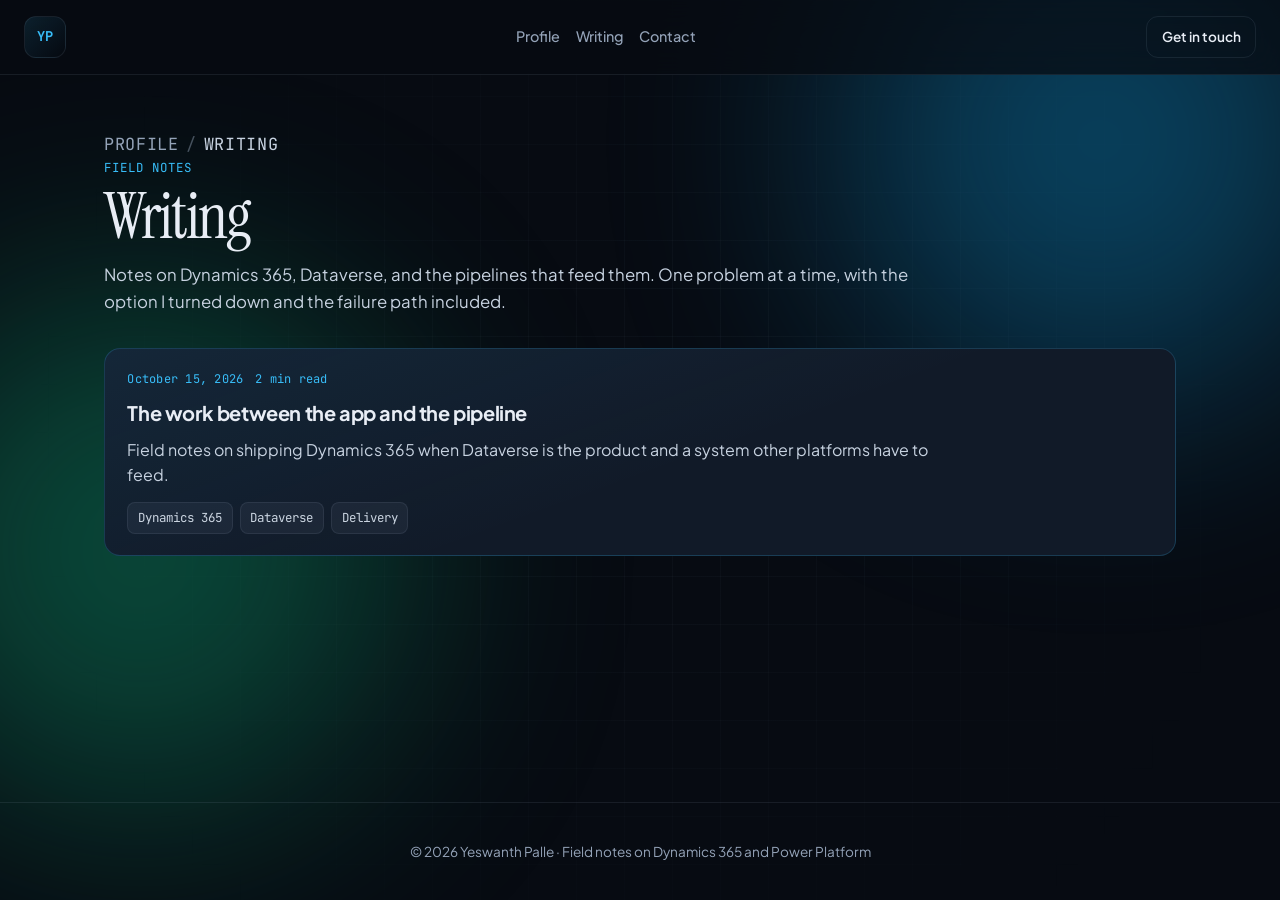
==== blog/index.html @ bfad8b9a "my changes" ====
<!DOCTYPE html>
<html lang="en">
<head>
  <meta charset="UTF-8" />
  <meta name="viewport" content="width=device-width, initial-scale=1.0" />
  <meta name="author" content="Yeswanth Palle" />
  <title>Writing · Yeswanth Palle</title>
  <meta name="description" content="Field notes by Yeswanth Palle on Dynamics 365, Dataverse, Power Platform, and delivery." />
  <meta property="og:title" content="Writing · Yeswanth Palle" />
  <meta property="og:description" content="Field notes by Yeswanth Palle on Dynamics 365, Dataverse, Power Platform, and delivery." />
  <meta property="og:type" content="website" />
  <link rel="preconnect" href="https://fonts.googleapis.com" />
  <link rel="preconnect" href="https://fonts.gstatic.com" crossorigin />
  <link href="https://fonts.googleapis.com/css2?family=Instrument+Serif:ital@0;1&family=JetBrains+Mono:wght@400;500&family=Plus+Jakarta+Sans:wght@400;500;600;700&display=swap" rel="stylesheet" />
  <link rel="stylesheet" href="styles.css" />
</head>
<body>
  <div class="bg-grid" aria-hidden="true"></div>
  <div class="bg-glow bg-glow--a" aria-hidden="true"></div>
  <div class="bg-glow bg-glow--b" aria-hidden="true"></div>
  <header class="topbar">
    <a class="brand" href="../index.html">YP</a>
    <nav class="nav" aria-label="Primary">
      <a href="../index.html">Profile</a>
      <a href="index.html">Writing</a>
      <a href="../index.html#contact">Contact</a>
    </nav>
    <a class="btn btn--ghost topbar__cta" href="../index.html#contact">Get in touch</a>
  </header>
  <main>
    <header class="page-intro">
      <p class="crumb"><a href="../index.html">Profile</a><span aria-hidden="true">/</span>Writing</p>
      <span class="section__eyebrow">Field notes</span>
      <h1>Writing</h1>
      <p>Notes on Dynamics 365, Dataverse, and the pipelines that feed them. One problem at a time, with the option I turned down and the failure path included.</p>
    </header>
    <section class="section section--follow">
      <div class="post-list">
        <a class="post-card" href="the-work-between-the-app-and-the-pipeline.html">
        <div class="post-card__meta">
          <time datetime="2026-10-15">October 15, 2026</time>
          <span>2 min read</span>
        </div>
        <h2>The work between the app and the pipeline</h2>
        <p>Field notes on shipping Dynamics 365 when Dataverse is the product and a system other platforms have to feed.</p>
        <div class="chips"><span>Dynamics 365</span><span>Dataverse</span><span>Delivery</span></div>
      </a>
      </div>
    </section>
  </main>
  <footer class="footer">
    <p>© <span id="year"></span> Yeswanth Palle · Field notes on Dynamics 365 and Power Platform</p>
  </footer>
  <script>document.getElementById("year").textContent = new Date().getFullYear();</script>
</body>
</html>
---- blog/styles.css ----
:root {
  --bg: #070b12;
  --bg-elevated: #0d1420;
  --bg-card: #111a28;
  --border: rgba(148, 163, 184, 0.12);
  --text: #e8edf5;
  --text-muted: #94a3b8;
  --accent: #38bdf8;
  --accent-soft: rgba(56, 189, 248, 0.12);
  --accent-2: #34d399;
  --gold: #fbbf24;
  --silver: #cbd5e1;
  --serif: "Instrument Serif", Georgia, serif;
  --sans: "Plus Jakarta Sans", system-ui, sans-serif;
  --mono: "JetBrains Mono", ui-monospace, monospace;
  --radius: 16px;
  --shadow: 0 24px 80px rgba(0, 0, 0, 0.45);
  --max: 1120px;
}

*, *::before, *::after { box-sizing: border-box; }
html { scroll-behavior: smooth; }

body {
  margin: 0;
  min-height: 100vh;
  display: flex;
  flex-direction: column;
  font-family: var(--sans);
  background: var(--bg);
  color: var(--text);
  line-height: 1.6;
  overflow-x: hidden;
}

.bg-grid {
  position: fixed;
  inset: 0;
  background-image:
    linear-gradient(rgba(148, 163, 184, 0.04) 1px, transparent 1px),
    linear-gradient(90deg, rgba(148, 163, 184, 0.04) 1px, transparent 1px);
  background-size: 48px 48px;
  mask-image: radial-gradient(circle at center, black 20%, transparent 80%);
  pointer-events: none;
  z-index: 0;
}

.bg-glow {
  position: fixed;
  width: 520px;
  height: 520px;
  border-radius: 50%;
  filter: blur(120px);
  opacity: 0.35;
  pointer-events: none;
  z-index: 0;
}
.bg-glow--a { top: -120px; right: -80px; background: #0ea5e9; }
.bg-glow--b { bottom: 10%; left: -120px; background: #10b981; }

.topbar {
  position: sticky;
  top: 0;
  z-index: 100;
  display: flex;
  align-items: center;
  justify-content: space-between;
  gap: 1rem;
  padding: 1rem 1.5rem;
  backdrop-filter: blur(16px);
  background: rgba(7, 11, 18, 0.75);
  border-bottom: 1px solid var(--border);
}

.brand {
  width: 42px;
  height: 42px;
  display: grid;
  place-items: center;
  border-radius: 12px;
  background: linear-gradient(135deg, var(--accent-soft), transparent);
  border: 1px solid var(--border);
  color: var(--accent);
  font-weight: 700;
  text-decoration: none;
  font-family: var(--mono);
  font-size: 0.85rem;
}

.nav {
  display: none;
  gap: 1rem;
}
.nav a {
  color: var(--text-muted);
  text-decoration: none;
  font-size: 0.9rem;
  font-weight: 500;
  transition: color 0.2s;
}
.nav a:hover { color: var(--text); }

main {
  position: relative;
  z-index: 1;
  flex: 1;
  width: 100%;
  max-width: var(--max);
  margin: 0 auto;
  padding: 0 1.5rem 4rem;
}

.hero {
  padding: 4.5rem 0 3rem;
}

.hero__layout {
  display: grid;
  gap: 2rem;
  align-items: center;
}

.hero__photo {
  margin: 0;
  justify-self: center;
  width: min(100%, 220px);
  order: -1;
}

.hero__photo img {
  display: block;
  width: 100%;
  aspect-ratio: 1;
  object-fit: cover;
  object-position: center top;
  border-radius: 24px;
  border: 1px solid rgba(56, 189, 248, 0.25);
  box-shadow:
    0 24px 60px rgba(0, 0, 0, 0.45),
    0 0 0 1px rgba(148, 163, 184, 0.08),
    0 0 40px rgba(56, 189, 248, 0.12);
}

.hero__meta {
  display: flex;
  flex-wrap: wrap;
  gap: 0.75rem;
  align-items: center;
  margin-bottom: 1.5rem;
}

.pill {
  display: inline-flex;
  align-items: center;
  gap: 0.45rem;
  padding: 0.35rem 0.75rem;
  border-radius: 999px;
  background: rgba(52, 211, 153, 0.1);
  border: 1px solid rgba(52, 211, 153, 0.25);
  color: #6ee7b7;
  font-size: 0.78rem;
  font-weight: 600;
  letter-spacing: 0.02em;
  text-transform: uppercase;
}
.pill::before {
  content: "";
  width: 7px;
  height: 7px;
  border-radius: 50%;
  background: #34d399;
  box-shadow: 0 0 12px #34d399;
}

.hero__location {
  color: var(--text-muted);
  font-size: 0.9rem;
  font-family: var(--mono);
}

.hero__name {
  font-family: var(--serif);
  font-size: clamp(3rem, 8vw, 5.5rem);
  line-height: 0.95;
  font-weight: 400;
  margin: 0 0 1rem;
  letter-spacing: -0.03em;
}
.hero__name em {
  font-style: italic;
  color: var(--accent);
}

.hero__title {
  font-size: clamp(1.05rem, 2.5vw, 1.35rem);
  color: var(--text-muted);
  margin: 0 0 1.25rem;
  max-width: 52ch;
}

.hero__summary {
  font-size: 1.05rem;
  max-width: 62ch;
  color: #c7d2e0;
  margin: 0 0 2rem;
}

.hero__stats {
  display: grid;
  grid-template-columns: repeat(2, 1fr);
  gap: 0.85rem;
  margin-bottom: 2rem;
}

.stat {
  padding: 1rem 1.1rem;
  border-radius: var(--radius);
  background: var(--bg-card);
  border: 1px solid var(--border);
}
.stat__value {
  display: block;
  font-family: var(--mono);
  font-size: 1.35rem;
  font-weight: 600;
  color: var(--accent);
}
.stat__label {
  display: block;
  font-size: 0.78rem;
  color: var(--text-muted);
  margin-top: 0.2rem;
}

.hero__actions {
  display: flex;
  flex-wrap: wrap;
  gap: 0.75rem;
}

.btn {
  display: inline-flex;
  align-items: center;
  justify-content: center;
  padding: 0.75rem 1.25rem;
  border-radius: 12px;
  font-weight: 600;
  font-size: 0.92rem;
  text-decoration: none;
  transition: transform 0.2s, background 0.2s, border-color 0.2s;
}
.btn:hover { transform: translateY(-1px); }
.btn--primary {
  background: linear-gradient(135deg, #0ea5e9, #0284c7);
  color: white;
  box-shadow: 0 12px 32px rgba(14, 165, 233, 0.25);
}
.btn--secondary {
  background: var(--bg-card);
  color: var(--text);
  border: 1px solid var(--border);
}
.btn--ghost {
  display: none;
  border: 1px solid var(--border);
  color: var(--text);
  background: transparent;
  padding: 0.55rem 0.9rem;
  font-size: 0.85rem;
}

.section {
  padding: 3.5rem 0;
}
.section--follow { padding-top: 0.5rem; }
.section--compact { padding-bottom: 2rem; }

.section__head {
  margin-bottom: 2rem;
}
.section__eyebrow {
  display: block;
  font-family: var(--mono);
  font-size: 0.78rem;
  color: var(--accent);
  letter-spacing: 0.08em;
  text-transform: uppercase;
  margin-bottom: 0.6rem;
}
.section__head h2 {
  margin: 0;
  font-size: clamp(1.6rem, 4vw, 2.25rem);
  letter-spacing: -0.02em;
}

.about-grid,
.skills-grid,
.awards-grid,
.edu-grid {
  display: grid;
  gap: 1rem;
}

.card {
  padding: 1.35rem;
  border-radius: var(--radius);
  background: var(--bg-card);
  border: 1px solid var(--border);
}
.card--accent {
  background: linear-gradient(160deg, rgba(56, 189, 248, 0.08), transparent 55%), var(--bg-card);
  border-color: rgba(56, 189, 248, 0.2);
}
.card h3 {
  margin: 0 0 0.75rem;
  font-size: 1rem;
}
.card p { margin: 0; color: #c7d2e0; }
.card .mono {
  font-family: var(--mono);
  font-size: 0.88rem;
  color: var(--accent);
}
.card .spacer { margin-top: 0.85rem; }

.tag-list {
  list-style: none;
  padding: 0;
  margin: 0;
  display: flex;
  flex-wrap: wrap;
  gap: 0.5rem;
}
.tag-list li {
  padding: 0.35rem 0.65rem;
  border-radius: 999px;
  background: var(--accent-soft);
  color: #bae6fd;
  font-size: 0.82rem;
}

.skill-card {
  padding: 1.35rem;
  border-radius: var(--radius);
  background: var(--bg-card);
  border: 1px solid var(--border);
  transition: border-color 0.2s, transform 0.2s;
}
.skill-card:hover {
  transform: translateY(-2px);
  border-color: rgba(56, 189, 248, 0.25);
}
.skill-card--highlight {
  background: linear-gradient(160deg, rgba(56, 189, 248, 0.1), transparent 60%), var(--bg-card);
  border-color: rgba(56, 189, 248, 0.28);
}
.skill-card__icon {
  width: 36px;
  height: 36px;
  display: grid;
  place-items: center;
  border-radius: 10px;
  background: var(--accent-soft);
  color: var(--accent);
  font-family: var(--mono);
  margin-bottom: 0.85rem;
}
.skill-card h3 {
  margin: 0 0 0.85rem;
  font-size: 0.98rem;
}

.chips {
  display: flex;
  flex-wrap: wrap;
  gap: 0.45rem;
}
.chips span {
  padding: 0.3rem 0.6rem;
  border-radius: 8px;
  background: rgba(148, 163, 184, 0.08);
  border: 1px solid var(--border);
  color: #cbd5e1;
  font-size: 0.78rem;
  font-family: var(--mono);
}

.timeline {
  position: relative;
  display: grid;
  gap: 1.25rem;
}
.timeline::before {
  content: "";
  position: absolute;
  left: 11px;
  top: 8px;
  bottom: 8px;
  width: 2px;
  background: linear-gradient(var(--accent), rgba(56, 189, 248, 0.1));
}

.timeline__item {
  display: grid;
  grid-template-columns: 24px 1fr;
  gap: 1rem;
}
.timeline__marker {
  width: 12px;
  height: 12px;
  margin-top: 0.45rem;
  margin-left: 5px;
  border-radius: 50%;
  background: var(--bg);
  border: 2px solid var(--accent);
  box-shadow: 0 0 0 4px rgba(56, 189, 248, 0.12);
}
.timeline__item--current .timeline__marker {
  background: var(--accent);
  box-shadow: 0 0 0 4px rgba(56, 189, 248, 0.2), 0 0 20px rgba(56, 189, 248, 0.5);
}
.timeline__body {
  padding: 1.35rem;
  border-radius: var(--radius);
  background: var(--bg-card);
  border: 1px solid var(--border);
}
.timeline__item--current .timeline__body {
  border-color: rgba(56, 189, 248, 0.28);
  box-shadow: var(--shadow);
}
.timeline__header {
  display: flex;
  flex-direction: column;
  gap: 0.35rem;
  margin-bottom: 0.85rem;
}
.timeline__header h3 {
  margin: 0;
  font-size: 1.05rem;
}
.timeline__company {
  margin: 0.15rem 0 0;
  color: var(--text-muted);
  font-size: 0.9rem;
}
.timeline__header time {
  font-family: var(--mono);
  font-size: 0.78rem;
  color: var(--accent);
  white-space: nowrap;
}
.timeline__body ul {
  margin: 0;
  padding-left: 1.1rem;
  color: #c7d2e0;
}
.timeline__body li + li { margin-top: 0.45rem; }

.awards-grid { grid-template-columns: 1fr; }

.award-card {
  position: relative;
  padding: 1.5rem;
  border-radius: var(--radius);
  background: var(--bg-card);
  border: 1px solid var(--border);
  overflow: hidden;
}
.award-card::after {
  content: "";
  position: absolute;
  inset: 0 auto 0 0;
  width: 4px;
}
.award-card--gold::after { background: linear-gradient(var(--gold), #d97706); }
.award-card--silver::after { background: linear-gradient(var(--silver), #64748b); }
.award-card__badge {
  display: inline-block;
  font-family: var(--mono);
  font-size: 0.72rem;
  letter-spacing: 0.08em;
  text-transform: uppercase;
  padding: 0.25rem 0.55rem;
  border-radius: 999px;
  margin-bottom: 0.75rem;
}
.award-card--gold .award-card__badge {
  background: rgba(251, 191, 36, 0.12);
  color: var(--gold);
}
.award-card--silver .award-card__badge {
  background: rgba(203, 213, 225, 0.1);
  color: var(--silver);
}
.award-card h3 { margin: 0 0 0.5rem; }
.award-card p { margin: 0; color: #c7d2e0; }

.edu-degree {
  font-weight: 600;
  color: var(--text);
  margin-bottom: 0.25rem !important;
}
.edu-focus {
  margin-top: 0.5rem !important;
  font-size: 0.9rem;
  color: var(--text-muted) !important;
}

.contact__inner {
  display: grid;
  gap: 1.5rem;
  padding: 2rem;
  border-radius: calc(var(--radius) + 4px);
  background: linear-gradient(135deg, rgba(56, 189, 248, 0.08), rgba(16, 185, 129, 0.06)), var(--bg-card);
  border: 1px solid rgba(56, 189, 248, 0.18);
}
.contact__inner h2 { margin: 0.35rem 0 0.75rem; }
.contact__inner p { margin: 0; color: #c7d2e0; max-width: 42ch; }

.contact__links {
  display: grid;
  gap: 0.75rem;
}
.contact-link {
  display: grid;
  gap: 0.15rem;
  padding: 0.9rem 1rem;
  border-radius: 12px;
  background: rgba(7, 11, 18, 0.55);
  border: 1px solid var(--border);
  text-decoration: none;
  color: var(--text);
  transition: border-color 0.2s, transform 0.2s;
}
.contact-link:hover {
  border-color: rgba(56, 189, 248, 0.35);
  transform: translateY(-1px);
}
.contact-link__label {
  font-family: var(--mono);
  font-size: 0.72rem;
  color: var(--accent);
  text-transform: uppercase;
  letter-spacing: 0.06em;
}
.contact-link--static { cursor: default; }

.footer {
  position: relative;
  z-index: 1;
  text-align: center;
  padding: 1.5rem;
  color: var(--text-muted);
  font-size: 0.85rem;
  border-top: 1px solid var(--border);
}

@media (min-width: 640px) {
  .hero__layout {
    grid-template-columns: 1fr auto;
    gap: 2.5rem;
  }
  .hero__photo {
    width: 300px;
    order: 2;
  }
  .hero__content { order: 1; }
  .hero__stats { grid-template-columns: repeat(4, 1fr); }
  .about-grid { grid-template-columns: 1.4fr 1fr 1fr; }
  .skills-grid { grid-template-columns: repeat(2, 1fr); }
  .awards-grid { grid-template-columns: repeat(3, 1fr); }
  .edu-grid { grid-template-columns: repeat(2, 1fr); }
  .timeline__header {
    flex-direction: row;
    justify-content: space-between;
    align-items: flex-start;
  }
  .contact__inner { grid-template-columns: 1.2fr 1fr; align-items: center; }
}

@media (min-width: 900px) {
  .nav { display: flex; }
  .btn--ghost { display: inline-flex; }
  .skills-grid { grid-template-columns: repeat(3, 1fr); }
  .hero__photo { width: 320px; }
}

.writing-more {
  margin: 1rem 0 0;
}
.writing-more a {
  color: var(--accent);
  font-weight: 600;
  text-decoration: none;
}
.writing-more a:hover { text-decoration: underline; }

.post-list {
  display: grid;
  gap: 1rem;
}

.post-card {
  display: block;
  padding: 1.35rem 1.4rem;
  border-radius: var(--radius);
  background: linear-gradient(160deg, rgba(56, 189, 248, 0.08), transparent 55%), var(--bg-card);
  border: 1px solid rgba(56, 189, 248, 0.2);
  text-decoration: none;
  color: inherit;
  transition: border-color 0.2s, transform 0.2s;
}
.post-card:hover {
  transform: translateY(-2px);
  border-color: rgba(56, 189, 248, 0.45);
}
.post-card h2,
.post-card h3 {
  margin: 0.45rem 0 0.5rem;
  font-size: 1.25rem;
  letter-spacing: -0.02em;
}
.post-card p {
  margin: 0;
  color: #c7d2e0;
  max-width: 68ch;
}
.post-card__meta {
  display: flex;
  flex-wrap: wrap;
  gap: 0.75rem;
  font-family: var(--mono);
  font-size: 0.75rem;
  color: var(--accent);
  letter-spacing: 0.02em;
}
.post-card .chips { margin-top: 0.9rem; }

.page-intro {
  padding: 3.5rem 0 1.5rem;
  max-width: 68ch;
}
.page-intro h1 {
  margin: 0 0 0.85rem;
  font-family: var(--serif);
  font-size: clamp(2.4rem, 6vw, 4rem);
  font-weight: 400;
  line-height: 0.95;
  letter-spacing: -0.03em;
}
.page-intro h1 em {
  font-style: italic;
  color: var(--accent);
}
.page-intro p {
  margin: 0;
  color: #c7d2e0;
  font-size: 1.05rem;
}

.crumb {
  display: flex;
  flex-wrap: wrap;
  gap: 0.45rem;
  align-items: center;
  margin: 0 0 1.25rem;
  font-family: var(--mono);
  font-size: 0.75rem;
  letter-spacing: 0.04em;
  text-transform: uppercase;
}
.crumb a {
  color: var(--text-muted);
  text-decoration: none;
}
.crumb a:hover { color: var(--accent); }
.crumb span { color: rgba(148, 163, 184, 0.45); }

.article {
  padding-bottom: 1rem;
}
.article__header {
  max-width: 68ch;
  padding-top: 2.5rem;
}
.article__header h1 {
  margin: 0.7rem 0 1rem;
  font-family: var(--serif);
  font-size: clamp(2.2rem, 5vw, 3.6rem);
  font-weight: 400;
  line-height: 1;
  letter-spacing: -0.03em;
}
.article__lede {
  margin: 0 0 1rem;
  color: #c7d2e0;
  font-size: 1.08rem;
  max-width: 62ch;
}
.article__header .chips { margin-bottom: 0.25rem; }

.prose {
  max-width: 68ch;
  padding-bottom: 2rem;
}
.prose h2 {
  margin: 2.2rem 0 0.75rem;
  font-size: 1.35rem;
  letter-spacing: -0.02em;
}
.prose h3 {
  margin: 1.6rem 0 0.5rem;
  font-size: 1.05rem;
}
.prose p,
.prose li {
  color: #c7d2e0;
}
.prose p { margin: 0 0 1rem; }
.prose ul,
.prose ol {
  margin: 0 0 1rem;
  padding-left: 1.2rem;
}
.prose li + li { margin-top: 0.4rem; }
.prose a {
  color: var(--accent);
  text-underline-offset: 3px;
}
.prose blockquote {
  margin: 1.25rem 0;
  padding: 0.2rem 0 0.2rem 1rem;
  border-left: 3px solid var(--accent);
  color: var(--text);
}
.prose blockquote p { color: var(--text); }
.prose hr {
  border: 0;
  border-top: 1px solid var(--border);
  margin: 2rem 0;
}
.prose code {
  font-family: var(--mono);
  font-size: 0.88em;
}
.prose :not(pre) > code {
  padding: 0.12em 0.38em;
  border-radius: 6px;
  background: rgba(56, 189, 248, 0.1);
  color: #bae6fd;
}
.prose pre {
  margin: 0 0 1.25rem;
  padding: 1rem 1.1rem;
  overflow-x: auto;
  border-radius: 12px;
  background: #070b12;
  border: 1px solid var(--border);
  line-height: 1.7;
}
.prose pre code {
  color: #e8edf5;
  font-size: 0.84rem;
}

.article__end {
  max-width: 68ch;
  margin-top: 0.5rem;
  padding-top: 1.25rem;
  border-top: 1px solid var(--border);
}

@media print {
  .topbar, .hero__actions, .bg-grid, .bg-glow { display: none; }
  body { background: white; color: black; }
  .card, .timeline__body, .skill-card, .award-card, .contact__inner {
    break-inside: avoid;
    border-color: #ddd;
    background: white;
  }
}
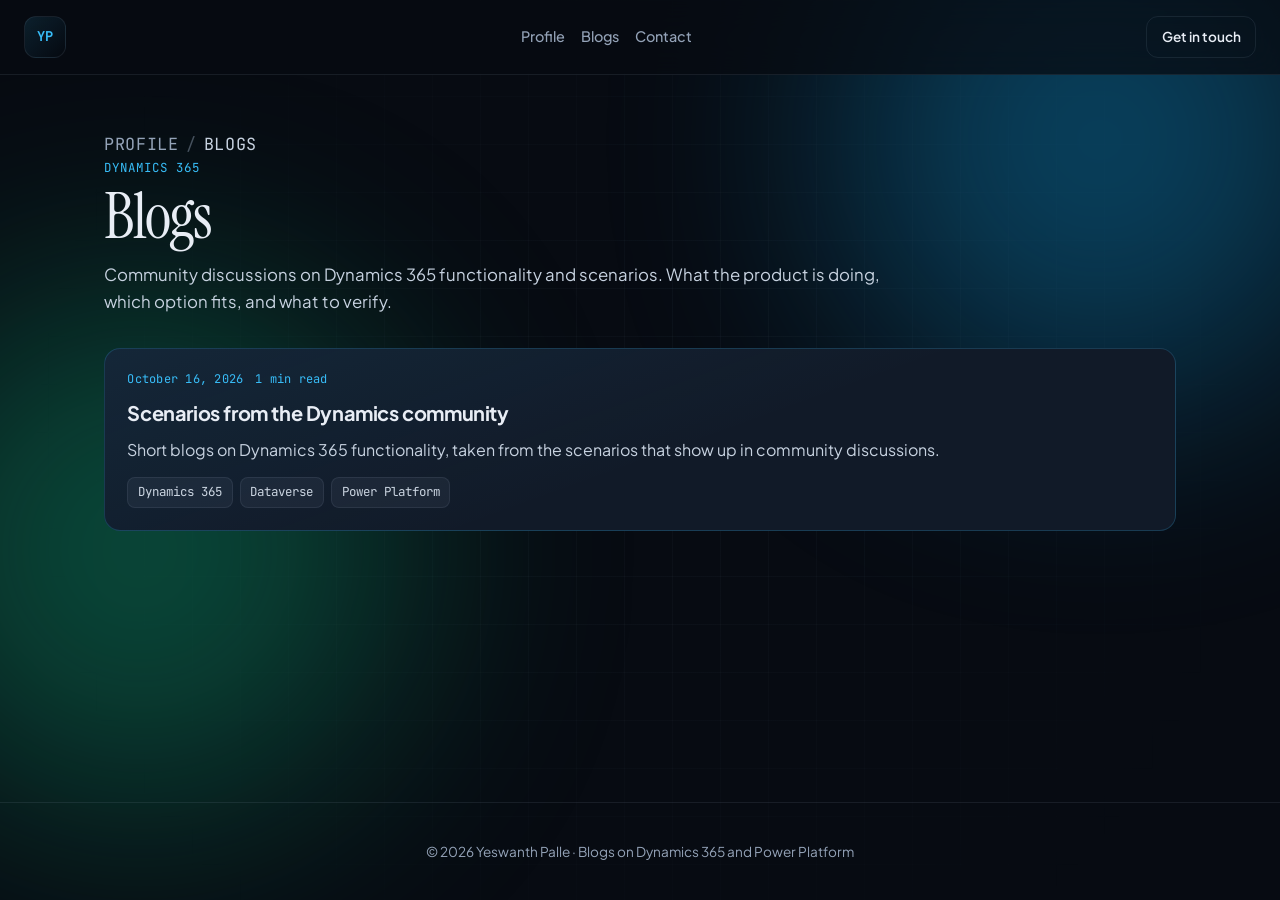
==== commit 12f9879f: "my changes" ====
--- a/blog/index.html
+++ b/blog/index.html
@@ -4,10 +4,10 @@
   <meta charset="UTF-8" />
   <meta name="viewport" content="width=device-width, initial-scale=1.0" />
   <meta name="author" content="Yeswanth Palle" />
-  <title>Writing · Yeswanth Palle</title>
-  <meta name="description" content="Field notes by Yeswanth Palle on Dynamics 365, Dataverse, Power Platform, and delivery." />
-  <meta property="og:title" content="Writing · Yeswanth Palle" />
-  <meta property="og:description" content="Field notes by Yeswanth Palle on Dynamics 365, Dataverse, Power Platform, and delivery." />
+  <title>Blogs · Yeswanth Palle</title>
+  <meta name="description" content="Blogs by Yeswanth Palle on Dynamics 365 functionality, scenarios, and the Power Platform." />
+  <meta property="og:title" content="Blogs · Yeswanth Palle" />
+  <meta property="og:description" content="Blogs by Yeswanth Palle on Dynamics 365 functionality, scenarios, and the Power Platform." />
   <meta property="og:type" content="website" />
   <link rel="preconnect" href="https://fonts.googleapis.com" />
   <link rel="preconnect" href="https://fonts.gstatic.com" crossorigin />
@@ -22,34 +22,34 @@
     <a class="brand" href="../index.html">YP</a>
     <nav class="nav" aria-label="Primary">
       <a href="../index.html">Profile</a>
-      <a href="index.html">Writing</a>
+      <a href="index.html">Blogs</a>
       <a href="../index.html#contact">Contact</a>
     </nav>
     <a class="btn btn--ghost topbar__cta" href="../index.html#contact">Get in touch</a>
   </header>
   <main>
     <header class="page-intro">
-      <p class="crumb"><a href="../index.html">Profile</a><span aria-hidden="true">/</span>Writing</p>
-      <span class="section__eyebrow">Field notes</span>
-      <h1>Writing</h1>
-      <p>Notes on Dynamics 365, Dataverse, and the pipelines that feed them. One problem at a time, with the option I turned down and the failure path included.</p>
+      <p class="crumb"><a href="../index.html">Profile</a><span aria-hidden="true">/</span>Blogs</p>
+      <span class="section__eyebrow">Dynamics 365</span>
+      <h1>Blogs</h1>
+      <p>Community discussions on Dynamics 365 functionality and scenarios. What the product is doing, which option fits, and what to verify.</p>
     </header>
     <section class="section section--follow">
       <div class="post-list">
-        <a class="post-card" href="the-work-between-the-app-and-the-pipeline.html">
+        <a class="post-card" href="scenarios-from-the-dynamics-community.html">
         <div class="post-card__meta">
-          <time datetime="2026-10-15">October 15, 2026</time>
-          <span>2 min read</span>
+          <time datetime="2026-10-16">October 16, 2026</time>
+          <span>1 min read</span>
         </div>
-        <h2>The work between the app and the pipeline</h2>
-        <p>Field notes on shipping Dynamics 365 when Dataverse is the product and a system other platforms have to feed.</p>
-        <div class="chips"><span>Dynamics 365</span><span>Dataverse</span><span>Delivery</span></div>
+        <h2>Scenarios from the Dynamics community</h2>
+        <p>Short blogs on Dynamics 365 functionality, taken from the scenarios that show up in community discussions.</p>
+        <div class="chips"><span>Dynamics 365</span><span>Dataverse</span><span>Power Platform</span></div>
       </a>
       </div>
     </section>
   </main>
   <footer class="footer">
-    <p>© <span id="year"></span> Yeswanth Palle · Field notes on Dynamics 365 and Power Platform</p>
+    <p>© <span id="year"></span> Yeswanth Palle · Blogs on Dynamics 365 and Power Platform</p>
   </footer>
   <script>document.getElementById("year").textContent = new Date().getFullYear();</script>
 </body>
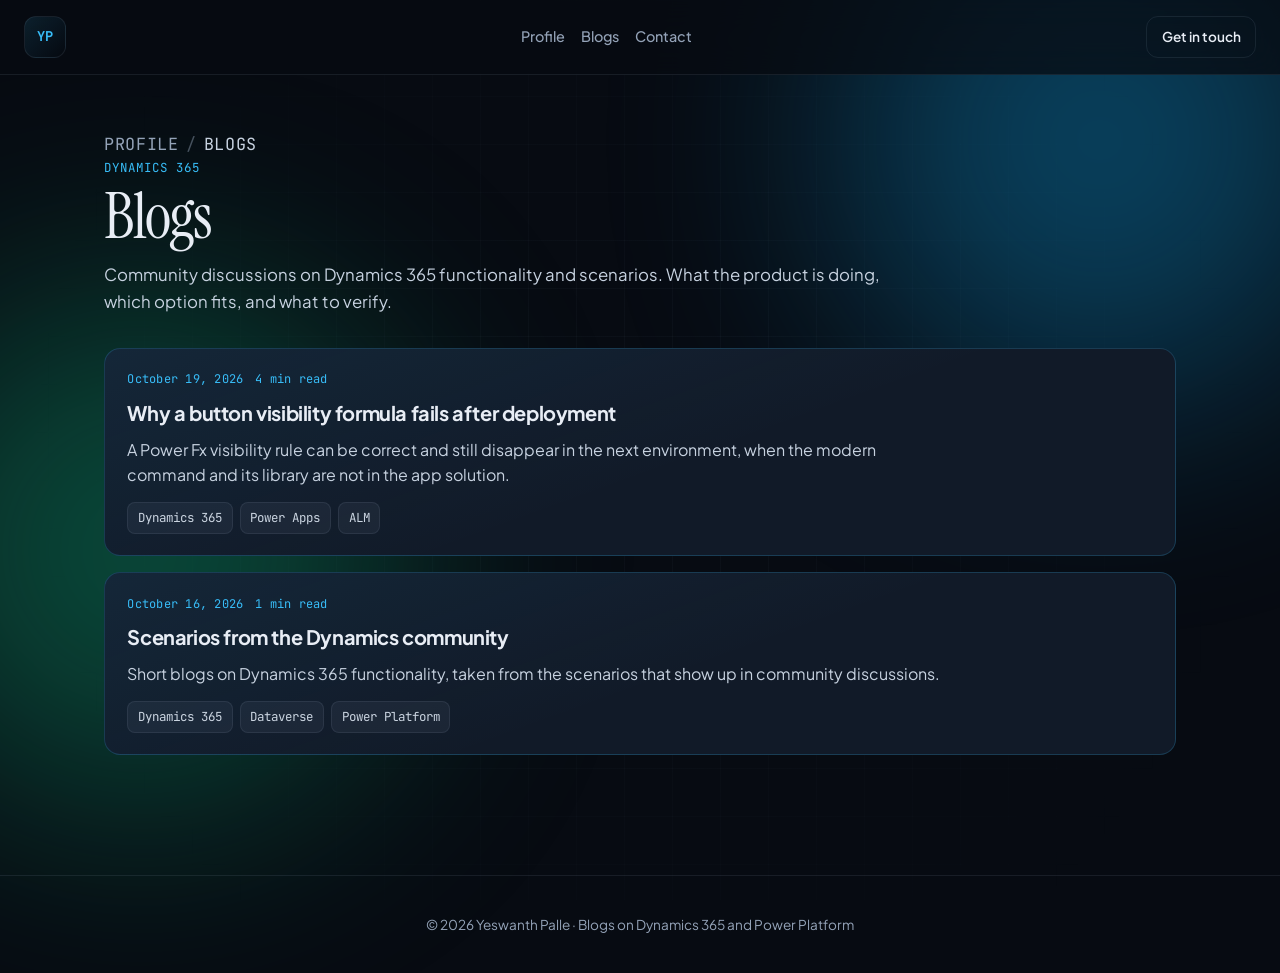
==== commit 24d8fb4a: "second blog" ====
--- a/blog/index.html
+++ b/blog/index.html
@@ -36,7 +36,16 @@
     </header>
     <section class="section section--follow">
       <div class="post-list">
-        <a class="post-card" href="scenarios-from-the-dynamics-community.html">
+        <a class="post-card" href="button-visibility-fails-after-deployment.html">
+        <div class="post-card__meta">
+          <time datetime="2026-10-19">October 19, 2026</time>
+          <span>4 min read</span>
+        </div>
+        <h2>Why a button visibility formula fails after deployment</h2>
+        <p>A Power Fx visibility rule can be correct and still disappear in the next environment, when the modern command and its library are not in the app solution.</p>
+        <div class="chips"><span>Dynamics 365</span><span>Power Apps</span><span>ALM</span></div>
+      </a>
+<a class="post-card" href="scenarios-from-the-dynamics-community.html">
         <div class="post-card__meta">
           <time datetime="2026-10-16">October 16, 2026</time>
           <span>1 min read</span>
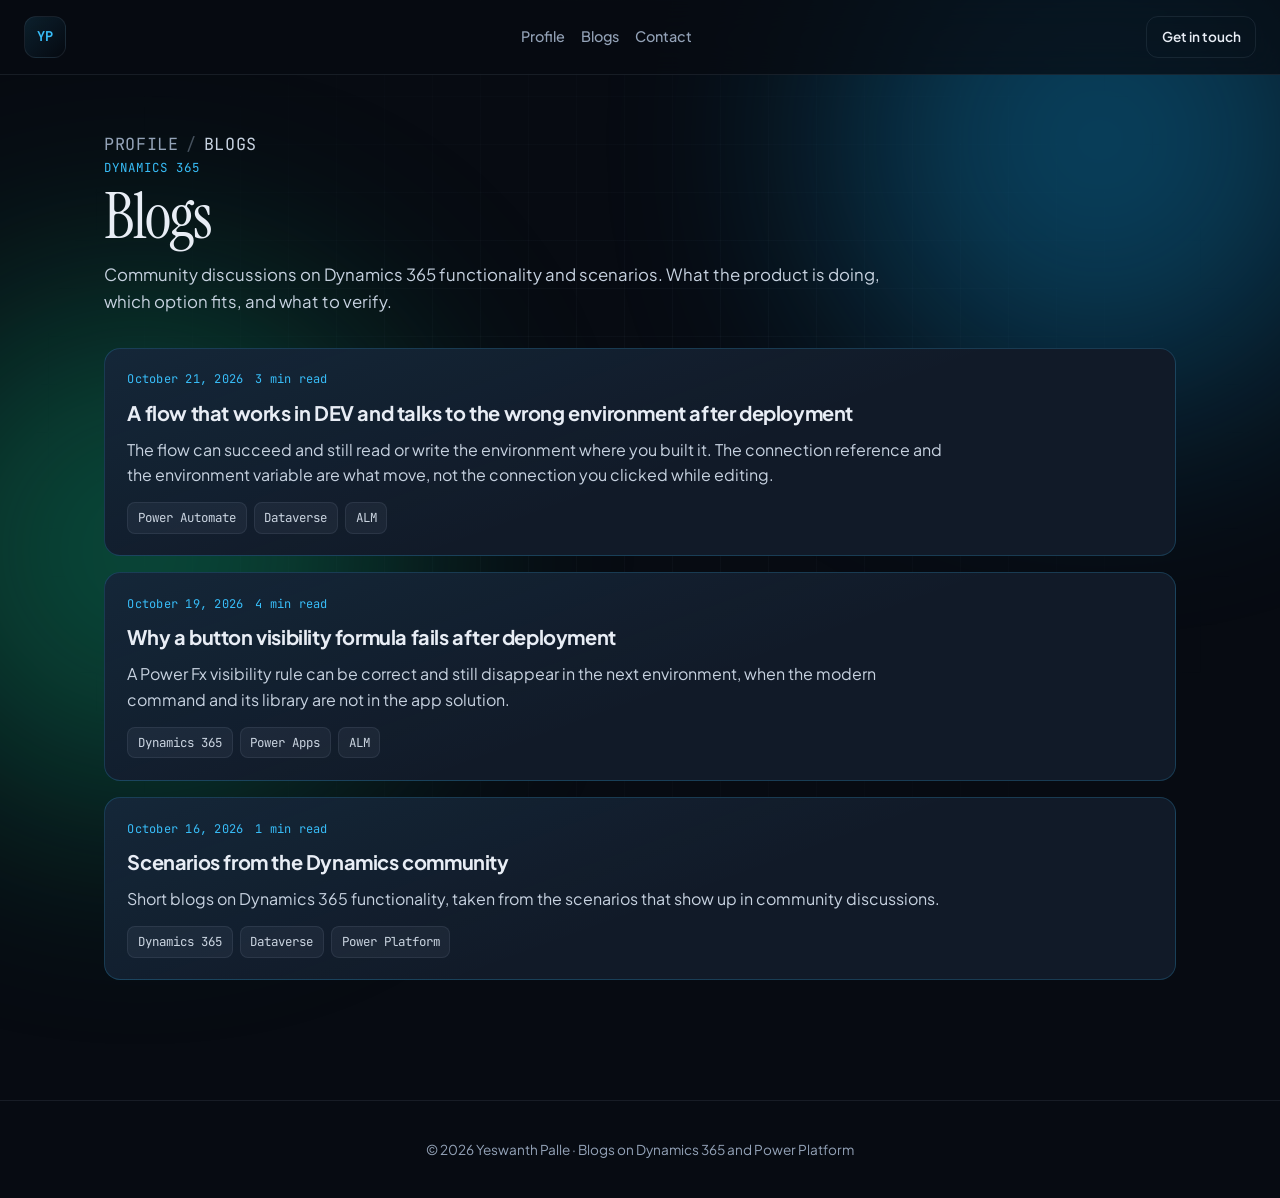
==== commit f6630071: "second blog" ====
--- a/blog/index.html
+++ b/blog/index.html
@@ -36,7 +36,16 @@
     </header>
     <section class="section section--follow">
       <div class="post-list">
-        <a class="post-card" href="button-visibility-fails-after-deployment.html">
+        <a class="post-card" href="flow-talks-to-the-wrong-environment.html">
+        <div class="post-card__meta">
+          <time datetime="2026-10-21">October 21, 2026</time>
+          <span>3 min read</span>
+        </div>
+        <h2>A flow that works in DEV and talks to the wrong environment after deployment</h2>
+        <p>The flow can succeed and still read or write the environment where you built it. The connection reference and the environment variable are what move, not the connection you clicked while editing.</p>
+        <div class="chips"><span>Power Automate</span><span>Dataverse</span><span>ALM</span></div>
+      </a>
+<a class="post-card" href="button-visibility-fails-after-deployment.html">
         <div class="post-card__meta">
           <time datetime="2026-10-19">October 19, 2026</time>
           <span>4 min read</span>
